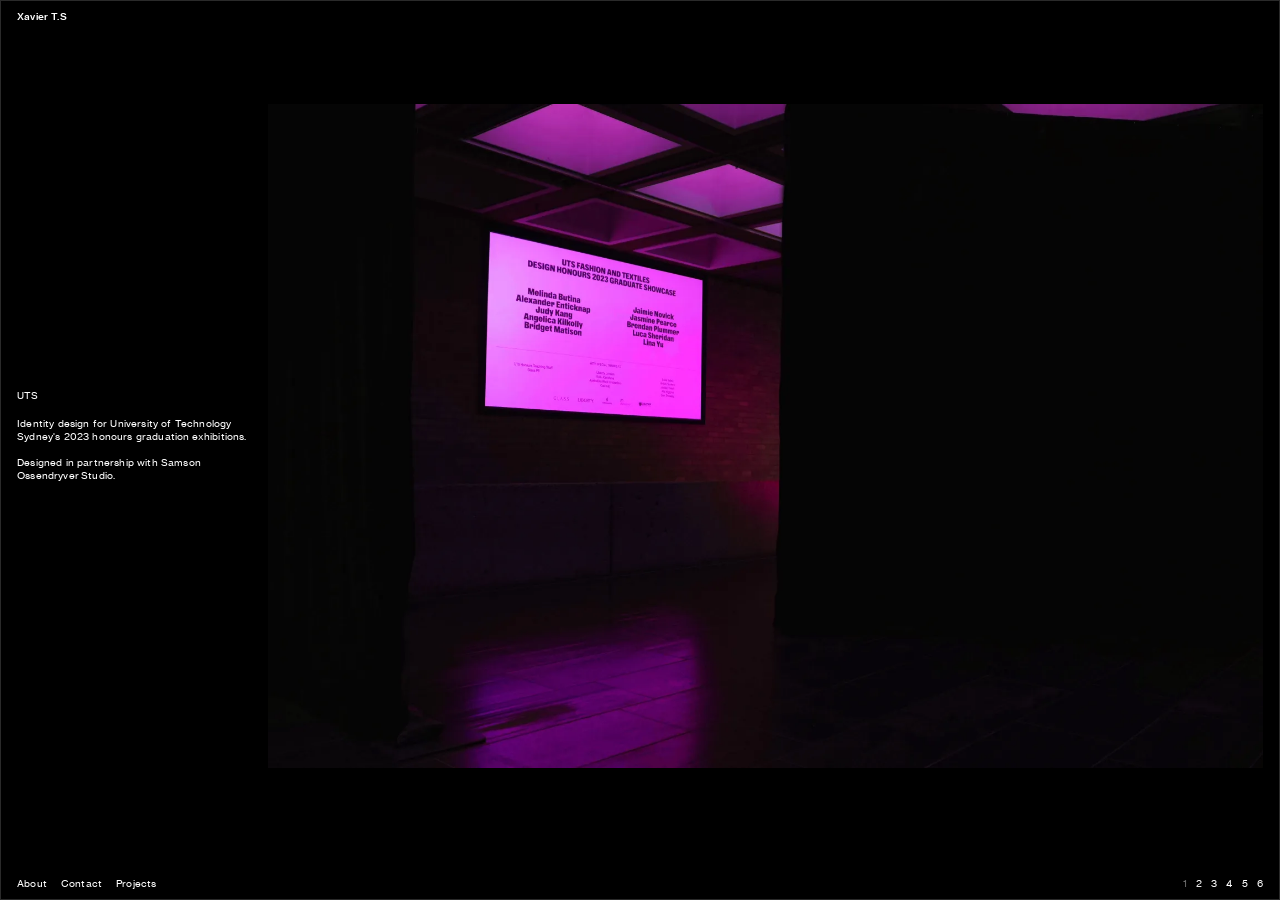
==== index.html @ cc635853 "Overlay panels: smooth crossfade + height tween when switching pages Co-Authored-By: Claude Opus 4.8" ====
<!DOCTYPE html>
<html lang="en">
<head>
  <meta charset="UTF-8">
  <meta name="viewport" content="width=device-width, initial-scale=1.0">
  <meta name="theme-color" content="#000000">
  <title>Xavier T.S</title>
  <link rel="stylesheet" href="style.css">
</head>
<body>
  <div class="viewport">

    <!-- Scrolling content: one .page per project, generated from PROJECTS by JS -->
    <div class="pages" id="pages"></div>

    <!-- Blur veil shown when a menu item is open -->
    <div class="backdrop" id="backdrop"></div>

    <!-- Centred panel shown when a menu item is open -->
    <div class="overlay-content" id="overlay-content">
      <div class="overlay-box">
        <div class="overlay-inner"></div>
        <nav class="overlay-menu">
          <a href="#about">About</a>
          <a href="#contact">Contact</a>
          <a href="#projects">Projects</a>
        </nav>
      </div>
    </div>

    <!-- Fixed chrome: persists across pages; text + numbers fade on page change -->
    <div class="chrome">
      <header class="brand">Xavier T.S</header>
      <section class="project-info" id="project-info">
        <p class="info-label"><!-- filled by JS --></p>
        <div class="info-body"><!-- filled by JS --></div>
      </section>
      <nav class="menu">
        <a href="#about">About</a>
        <a href="#contact">Contact</a>
        <a href="#projects">Projects</a>
      </nav>
      <div class="pagination" id="pagination"><!-- numbers filled by JS --></div>
    </div>

  </div>

  <script>
    (function () {
      const TRANSITION_MS = 1000;   // matches the CSS image-slide duration
      const FADE_MS = 1000;         // matches the CSS fade-IN duration
      const IMAGE_COUNT = 6;
      // two boxes per view (side-by-side on desktop, stacked on mobile)
      const perView = 2;
      const mqMobile = window.matchMedia('(max-width: 1000px)');

      // Minimal thin-line left/right arrow cursor in a given colour
      function arrowCursor(dir, color) {
        const d = dir === 'left' ? 'M15 5l-7 7 7 7' : 'M9 5l7 7-7 7';
        const svg =
          "<svg xmlns='http://www.w3.org/2000/svg' width='24' height='24' viewBox='0 0 24 24'>" +
          "<path d='" + d + "' fill='none' stroke='" + color + "' stroke-width='1' stroke-linecap='round' stroke-linejoin='round'/></svg>";
        return 'url("data:image/svg+xml,' + encodeURIComponent(svg) + '") 12 12, pointer';
      }
      const EDGE_PX = 60;   // px-wide strip at each edge of the frame that navigates

      // Sample an image's left/right edge luminance → contrasting arrow colour
      function edgeArrowColor(img, side) {
        try {
          if (!img || !img.complete || !img.naturalWidth) return 'black';
          const c = document.createElement('canvas');
          c.width = 4; c.height = 40;
          const ctx = c.getContext('2d');
          const sw = Math.max(1, Math.round(img.naturalWidth * 0.12));
          const sx = side === 'left' ? 0 : img.naturalWidth - sw;
          ctx.drawImage(img, sx, 0, sw, img.naturalHeight, 0, 0, 4, 40);
          const data = ctx.getImageData(0, 0, 4, 40).data;
          let sum = 0, n = 0;
          for (let i = 0; i < data.length; i += 4) { sum += 0.299*data[i] + 0.587*data[i+1] + 0.114*data[i+2]; n++; }
          return (sum / n) < 128 ? 'white' : 'black';
        } catch (e) { return 'black'; }
      }

      // Per-page text (shown in the fixed chrome; fades + swaps on page change)
      const PROJECTS = [
        {
          label: "UTS",
          body: [
            "Identity design for University of Technology Sydney's 2023 honours graduation exhibitions.",
            "Designed in partnership with Samson Ossendryver Studio."
          ],
          leadSingles: 1,   // 01 alone, then 02/03, 04/05, 06 alone (odd remainder)
          images: [
            "images/Project%201_UTS/UTS/01.webp",
            "images/Project%201_UTS/UTS/02.webp",
            "images/Project%201_UTS/UTS/03.webp",
            "images/Project%201_UTS/UTS/04.webp",
            "images/Project%201_UTS/UTS/05.webp",
            "images/Project%201_UTS/UTS/06.webp"
          ]
        },
        {
          label: "HIGH GROUND",
          body: [
            "Identity development for an alternative medicine telehealth clinic created by Aura theraputics.",
            "Designed in partnership with Samson Ossendryver Studio.",
            "Images used in this concept are not owned or produced by Aura theraputics."
          ],
          firstSingle: true,   // first slide is a single image, the rest are pairs
          images: [
            "images/Project%202_HIGH%20GROUND/01.webp",
            "images/Project%202_HIGH%20GROUND/02.webp",
            "images/Project%202_HIGH%20GROUND/03.webp",
            "images/Project%202_HIGH%20GROUND/4.webp",
            "images/Project%202_HIGH%20GROUND/5.webp",
            "images/Project%202_HIGH%20GROUND/6.webp",
            "images/Project%202_HIGH%20GROUND/7.webp"
          ]
        },
        {
          label: "ELFI",
          body: [
            "MVB development for Elfi which is an early-stage startup offering a digital-first supplier due diligence platform that helps businesses manage third-party risk and suppliers manage their compliance obligations across their customer network."
          ],
          firstSingle: true,
          images: [
            "images/Project%203_ELFI/01.webp",
            "images/Project%203_ELFI/2.webp",
            "images/Project%203_ELFI/3.webp"
          ]
        },
        {
          label: "DEN",
          body: [
            "Identity design and strategy for a Sydney based talent management agency primarily focusing on developing impactful sports and emerging cultural talent."
          ],
          allSingle: true,   // each image displays on its own
          images: [
            "images/Project%204_DEN/01.webp",
            "images/Project%204_DEN/02.webp",
            "images/Project%204_DEN/03.webp",
            "images/Project%204_DEN/04.webp",
            "images/Project%204_DEN/05.webp"
          ]
        },
        {
          label: "Proscenium",
          body: [
            "This project explores dance creation methods through interactive digital prompting tools with the aim to stimulate collaborative communication practices."
          ],
          firstSingle: true,
          images: [
            "images/Project%205_Proscenium/01.webp",
            "images/Project%205_Proscenium/02.webp",
            "images/Project%205_Proscenium/03.webp",
            "images/Project%205_Proscenium/04.webp",
            "images/Project%205_Proscenium/05.webp"
          ]
        },
        {
          label: "AFTRS",
          body: [
            "Promotional and educational work created while working as the design lead for AFTRS."
          ],
          leadSingles: 2,   // images 01 and 02 stand alone, the rest are pairs
          images: [
            "images/Project%206_AFTRS/01.webp",
            "images/Project%206_AFTRS/02.webp",
            "images/Project%206_AFTRS/03.webp",
            "images/Project%206_AFTRS/04.webp",
            "images/Project%206_AFTRS/05.webp",
            "images/Project%206_AFTRS/06.webp",
            "images/Project%206_AFTRS/07.webp",
            "images/Project%206_AFTRS/08.webp"
          ]
        },
        {
          label: "Seersucker",
          body: [
            "Word-mark, monogram and other assets designed for emerging Sydney fashion brand Seersucker.",
            "The brands focus is in delivering long-lasting womenswear using sustainable material."
          ],
          firstSingle: true,
          images: [
            "images/Project%207_Seersucker/01.webp",
            "images/Project%207_Seersucker/02.webp",
            "images/Project%207_Seersucker/03.webp",
            "images/Project%207_Seersucker/04.webp",
            "images/Project%207_Seersucker/05.webp"
          ]
        },
        {
          label: "ESF",
          body: [
            "Identity branding to support the communication of Emanuel Synagogues new community focused foundation."
          ],
          firstSingle: true,
          images: [
            "images/Project%208_ESF/01.webp",
            "images/Project%208_ESF/02.webp",
            "images/Project%208_ESF/03.webp"
          ]
        },
        {
          label: "Studio Pacific",
          body: [
            "This book showcases a collection of projects completed by Studio Pacific Architecture, their history and what the future might hold for the firm."
          ],
          firstSingle: true,
          images: [
            "images/Project%209_Studio%20Pacific/01.webp",
            "images/Project%209_Studio%20Pacific/02.webp",
            "images/Project%209_Studio%20Pacific/03.webp",
            "images/Project%209_Studio%20Pacific/04.webp",
            "images/Project%209_Studio%20Pacific/05.webp"
          ]
        }
      ];

      // Group image indices into views of `per` (e.g. pairs (0,1)(2,3)(4,5) or singles).
      // `leadSingles` images at the start are shown one-per-view, then the rest pair up.
      function buildViews(count, per, leadSingles) {
        const views = [];
        let i = 0;
        const singles = Math.min(leadSingles || 0, count);
        for (; i < singles; i++) views.push([i]);   // standalone leading images
        for (; i < count; i += per) {
          const view = [];
          for (let k = 0; k < per && i + k < count; k++) view.push(i + k);
          views.push(view);
        }
        return views;
      }

      // ---- Per-page gallery (track + overlay). Text + pagination are external. ----
      function initGallery(page, project, onChange) {
        const track    = page.querySelector('.track');
        const overlay  = page.querySelector('.grid-overlay');
        const images   = project.images || [];
        const count    = images.length || IMAGE_COUNT;   // fall back to placeholder boxes
        let views = [];
        let current = 0;
        let firstImage = 0;   // preserved across rebuilds so we stay on the same image
        let curL = arrowCursor('left', 'black');
        let curR = arrowCursor('right', 'black');
        let cursorZone = null;

        overlay.innerHTML = Array.from({ length: 20 }, () => '<span></span>').join('');

        function build() {
          const leadSingles = project.allSingle ? count
            : (project.leadSingles != null ? project.leadSingles : (project.firstSingle ? 1 : 0));
          views = buildViews(count, perView, leadSingles);
          track.innerHTML = views.map(view =>
            `<div class="slide${view.length === 1 ? ' single' : ''}">${view.map(i =>
              images.length
                ? `<figure class="panel"><img src="${images[i]}" alt="" loading="lazy"></figure>`
                : `<figure class="panel"></figure>`
            ).join('')}</div>`
          ).join('');
          current = views.findIndex(v => v.includes(firstImage));
          if (current < 0) current = 0;
          render();
        }
        function render() {
          track.style.transform = `translateX(${-current * 100}%)`;
          if (onChange) onChange();
        }
        // Pick a black/white arrow per visible image so it stays legible
        function updateCursorColors() {
          if (mqMobile.matches) return;
          const slide = track.children[current];
          if (!slide) return;
          const imgs = slide.querySelectorAll('img');
          if (imgs[0]) {
            const apply = () => { curL = arrowCursor('left', edgeArrowColor(imgs[0], 'left')); cursorZone = null; };
            imgs[0].complete ? apply() : imgs[0].addEventListener('load', apply, { once: true });
          }
          if (imgs[1]) {
            const apply = () => { curR = arrowCursor('right', edgeArrowColor(imgs[1], 'right')); cursorZone = null; };
            imgs[1].complete ? apply() : imgs[1].addEventListener('load', apply, { once: true });
          }
        }
        function go(viewIndex) {
          const n = views.length;
          current = Math.max(0, Math.min(n - 1, viewIndex));   // clamp at the ends (no wrap)
          firstImage = views[current][0];
          render();
        }
        // Jump back to the first set instantly (no animation) — used when revisiting a project
        function resetInstant() {
          current = 0;
          firstImage = 0;
          track.style.transition = 'none';
          track.style.transform = 'translateX(0%)';
          void track.offsetHeight;   // reflow so the next navigation animates again
          track.style.transition = '';
        }
        // Click left half (the left image) → previous set; right half → next set
        const gallery = page.querySelector('.gallery');
        // Which edge zone is the pointer in? ('L' left edge, 'R' right edge, 'M' middle)
        function edgeZone(e) {
          const rect = gallery.getBoundingClientRect();
          // whole left half → previous, whole right half → next
          return (e.clientX - rect.left) < rect.width / 2 ? 'L' : 'R';
        }
        let dragging = false, dragStartX = 0, dragBasePx = 0, dragMoved = 0;
        gallery.addEventListener('click', (e) => {
          if (mqMobile.matches) return;   // mobile uses native scroll, not click-nav
          if (Math.abs(dragMoved) > 5) return;   // this was a drag, not a click
          const z = edgeZone(e);
          if (z === 'L') go(current - 1);
          else if (z === 'R') go(current + 1);
          // middle: do nothing
        });
        // Arrow colour follows the actual pixel under the pointer (white over
        // dark/letterbox, black over light) so it stays visible on any background
        const _cv = document.createElement('canvas'); _cv.width = 1; _cv.height = 1;
        const _ctx = _cv.getContext('2d', { willReadFrequently: true });
        function colorUnderCursor(e, side) {
          const slide = track.children[current];
          if (!slide) return 'white';
          const imgs = slide.querySelectorAll('img');
          const img = side === 'L' ? imgs[0] : imgs[1];
          if (!img || !img.complete || !img.naturalWidth) return 'white';
          const pr = img.getBoundingClientRect();
          const nw = img.naturalWidth, nh = img.naturalHeight;
          const scale = Math.min(pr.width / nw, pr.height / nh);
          const rw = nw * scale, rh = nh * scale;
          const offX = (pr.width - rw) / 2, offY = (pr.height - rh) / 2;
          const cx = e.clientX - pr.left, cy = e.clientY - pr.top;
          if (cx < offX || cx > offX + rw || cy < offY || cy > offY + rh) return 'white';  // over the (black) letterbox
          try {
            _ctx.drawImage(img, (cx - offX) / scale, (cy - offY) / scale, 1, 1, 0, 0, 1, 1);
            const d = _ctx.getImageData(0, 0, 1, 1).data;
            return (0.299 * d[0] + 0.587 * d[1] + 0.114 * d[2]) < 128 ? 'white' : 'black';
          } catch (_) { return 'white'; }
        }
        // Hover: arrow cursor only at the edges; default cursor in the middle
        gallery.addEventListener('mousemove', (e) => {
          if (mqMobile.matches || dragging) return;
          const z = edgeZone(e);
          if (z === 'M') {
            if (cursorZone !== 'M') { gallery.style.cursor = 'default'; cursorZone = 'M'; }
            return;
          }
          const color = colorUnderCursor(e, z);
          const key = z + color;
          if (key !== cursorZone) {
            gallery.style.cursor = arrowCursor(z === 'L' ? 'left' : 'right', color);
            cursorZone = key;
          }
        });
        // Drag/slide the boxes horizontally (window listeners so the drag
        // keeps working even if the pointer leaves the gallery)
        function onDragMove(e) {
          if (!dragging) return;
          dragMoved = e.clientX - dragStartX;
          // clamp so you can't drag past the first/last set
          const minPx = -(views.length - 1) * gallery.clientWidth;
          const px = Math.max(minPx, Math.min(0, dragBasePx + dragMoved));
          track.style.transform = `translateX(${px}px)`;
        }
        function onDragEnd() {
          if (!dragging) return;
          dragging = false;
          track.classList.remove('dragging');
          cursorZone = null;   // re-apply the hover cursor on the next move
          window.removeEventListener('pointermove', onDragMove);
          window.removeEventListener('pointerup', onDragEnd);
          window.removeEventListener('pointercancel', onDragEnd);
          const threshold = gallery.clientWidth * 0.12;
          if (dragMoved < -threshold) go(current + 1);
          else if (dragMoved > threshold) go(current - 1);
          else render();       // not far enough: snap back
        }
        gallery.addEventListener('pointerdown', (e) => {
          if (mqMobile.matches || e.button !== 0) return;
          dragging = true;
          dragStartX = e.clientX;
          dragMoved = 0;
          dragBasePx = -current * gallery.clientWidth;
          track.classList.add('dragging');
          window.addEventListener('pointermove', onDragMove);
          window.addEventListener('pointerup', onDragEnd);
          window.addEventListener('pointercancel', onDragEnd);
        });
        gallery.addEventListener('dragstart', (e) => e.preventDefault());  // no native image drag
        build();

        return {
          go,
          next: () => go(current + 1),
          prev: () => go(current - 1),
          get current() { return current; },
          get views() { return views; },
          get imageCount() { return count; },
          rebuild: build,
          resetInstant,
          toggleOverlay: () => overlay.classList.toggle('visible')
        };
      }

      // Generate one .page per project from the data
      const pagesWrap = document.getElementById('pages');
      pagesWrap.innerHTML = PROJECTS.map((p, i) =>
        '<section class="page" data-project="' + (i + 1) + '">' +
          '<section class="gallery" aria-label="Project images — click to advance">' +
            '<div class="track"></div>' +
          '</section>' +
          '<div class="grid-overlay" aria-hidden="true"></div>' +
        '</section>'
      ).join('');
      const pageEls = Array.from(pagesWrap.querySelectorAll('.page'));
      let galleries = [];
      let section = 0;
      let animating = false;

      // ---- Shared, fixed project text ----
      const projectInfo = document.getElementById('project-info');
      const infoLabel = projectInfo.querySelector('.info-label');
      const infoBody  = projectInfo.querySelector('.info-body');
      const viewport  = document.querySelector('.viewport');
      // Mobile: tap the project title to open the panel with that project's text
      infoLabel.addEventListener('click', () => {
        if (!mqMobile.matches) return;   // mobile only
        const p = PROJECTS[section];
        if (activeOverlay === p.label) { closeMenuOverlay(); return; }   // toggle
        openMenuOverlay(p.label, p.body);
      });
      // Typesetting: bind the last two words so a single word can never be
      // stranded on its own line (no orphans/widows in the left text).
      function noWidows(s) { return s.replace(/\s+(\S+)\s*$/, ' $1'); }
      function renderProjectInfo() {
        const p = PROJECTS[section];
        infoLabel.textContent = p.label;
        infoBody.innerHTML = p.body.map(x => `<p>${noWidows(x)}</p>`).join('');
        viewport.classList.remove('expanded');   // reset to collapsed on page change
      }

      // ---- Shared, fixed pagination (rebuilt per project, reflects the current page) ----
      const pagination = document.getElementById('pagination');
      function buildPagination(count) {
        pagination.innerHTML = Array.from({ length: count }, (_, i) =>
          `<button class="page-num" data-img="${i}" aria-label="Image ${i + 1}">${i + 1}</button>`
        ).join('');
      }

      function renderPagination() {
        const g = galleries[section];
        if (!g) return;
        const visible = g.views[g.current];
        pagination.querySelectorAll('.page-num').forEach((b, i) => b.classList.toggle('active', visible.includes(i)));
      }

      pagination.addEventListener('click', (e) => {
        const btn = e.target.closest('.page-num');
        if (!btn) return;
        const img = Number(btn.dataset.img);
        const g = galleries[section];
        const vi = g.views.findIndex(v => v.includes(img));
        if (vi !== -1) g.go(vi);
      });

      galleries = pageEls.map((p, i) => initGallery(p, PROJECTS[i], renderPagination));
      buildPagination(galleries[section].imageCount);
      renderPagination();
      renderProjectInfo();

      // ---- Vertical section scroller ----
      function goSection(target) {
        target = Math.max(0, Math.min(pageEls.length - 1, target));
        if (target === section || animating) return;
        section = target;
        animating = true;
        galleries[section].resetInstant();   // each project reopens at its first set

        // text + numbers fade out immediately; swap content while hidden, then
        // fade back in ONLY after the image slide has fully completed
        pagination.classList.add('fade');
        projectInfo.classList.add('fade');
        pagesWrap.style.transform = `translateY(${-section * 100}vh)`;
        setTimeout(() => {
          buildPagination(galleries[section].imageCount);
          renderPagination();
          renderProjectInfo();
          pagination.classList.remove('fade');
          projectInfo.classList.remove('fade');
        }, TRANSITION_MS);
        // keep locked through the fade-in so a quick scroll can't interrupt it
        setTimeout(() => { animating = false; }, TRANSITION_MS + FADE_MS);
      }

      // Clicking the brand returns to the first project
      document.querySelector('.chrome .brand').addEventListener('click', () => {
        if (document.getElementById('backdrop').classList.contains('open')) { closeMenuOverlay(); return; }
        if (mqMobile.matches) window.scrollTo({ top: 0, behavior: 'smooth' });
        else goSection(0);
      });

      // Desktop: clicking a menu item blurs the content frames, hides the left
      // text + numbers, and fades centred text in (greying the active item)
      const backdrop = document.getElementById('backdrop');
      const overlayContent = document.getElementById('overlay-content');
      const overlayInner = overlayContent.querySelector('.overlay-inner');
      const overlayBox = overlayContent.querySelector('.overlay-box');
      const chromeLinks = Array.from(document.querySelectorAll('.chrome .menu a'));
      const overlayLinks = Array.from(document.querySelectorAll('.overlay-menu a'));
      let activeOverlay = null;
      const OVERLAY = {
        About: [
          "Xavier T.S is a visual communication designer based in Sydney, Australia, working across branding, editorial and digital design.",
          "Experience",
          "Freelance<br>2025 – present (Sydney, AU)",
          "Australian Film Television and Radio School<br>Designer<br>2020 – 2024 (Sydney, AU)",
          "Strategy Creative<br>Design Intern<br>2019 (Sydney, AU)",
          "Sparks Interactive<br>Copywriter & Photographer<br>2019 (Auckland, NZ)",
          "Education",
          "Massey University<br>Bachelor of Design with Honours, Visual Communication (Wellington, NZ)",
          "Currently available for freelance projects and collaborations."
        ],
        Contact: [
          '<a class="overlay-link" href="mailto:xavierxts@gmail.com">xavierxts@gmail.com<svg class="diag-arrow" viewBox="0 0 10 10" fill="none" xmlns="http://www.w3.org/2000/svg"><path d="M3 7L7 3M4 3H7V6" stroke="currentColor" stroke-width="1" stroke-linecap="round" stroke-linejoin="round"/></svg></a><br>+61 449610056'
        ],
        Projects: [
          "Selected work, 2019–2024."
        ]
      };
      // Lock scrolling while a panel is open WITHOUT moving the page (iOS-safe):
      // block touch-scroll with a non-passive touchmove handler so the scroll
      // position simply stays where it is — nothing to save or restore.
      let touchBlocker = null;
      function lockScroll() {
        if (touchBlocker) return;   // already locked
        touchBlocker = (e) => { e.preventDefault(); };
        document.addEventListener('touchmove', touchBlocker, { passive: false });
      }
      function unlockScroll() {
        if (!touchBlocker) return;
        document.removeEventListener('touchmove', touchBlocker, { passive: false });
        touchBlocker = null;
      }
      function buildOverlayHTML(name, paragraphs) {
        if (name === 'Projects' && !paragraphs) {
          // clickable index of every project, top → bottom
          return PROJECTS.map((p, i) => `<p class="overlay-project" data-i="${i}">${p.label}</p>`).join('');
        }
        const content = paragraphs || OVERLAY[name] || [];
        return content.map((t) =>
          (t === 'Experience' || t === 'Education')
            ? '<p class="overlay-heading">' + t + '</p>'
            : '<p>' + t + '</p>'
        ).join('');
      }
      function setActiveLink(name) {
        overlayLinks.forEach((a) => a.classList.toggle('active', a.textContent.trim() === name));
      }
      let panelTimers = [];
      const clearPanelTimers = () => { panelTimers.forEach(clearTimeout); panelTimers = []; };
      function openMenuOverlay(name, paragraphs) {
        const html = buildOverlayHTML(name, paragraphs);
        if (backdrop.classList.contains('open')) {   // already open → smooth crossfade
          crossfadePanel(html, name);
          return;
        }
        // first open: reset any transient styles, then fade the whole panel in
        clearPanelTimers();
        overlayBox.classList.remove('tweening');
        overlayBox.style.height = '';
        overlayInner.style.opacity = '';
        overlayInner.innerHTML = html;
        setActiveLink(name);
        activeOverlay = name;
        viewport.classList.add('menu-overlay');
        backdrop.classList.add('open');
        overlayContent.classList.add('open');
        lockScroll();
      }
      // Switch panels: fade content out, swap, tween the box height, fade in
      function crossfadePanel(html, name) {
        clearPanelTimers();
        const startH = overlayBox.getBoundingClientRect().height;
        overlayBox.classList.add('tweening');
        overlayBox.style.height = startH + 'px';   // pin current height
        overlayInner.style.opacity = '0';          // fade current content out
        activeOverlay = name;
        panelTimers.push(setTimeout(() => {
          overlayInner.innerHTML = html;           // swap while invisible
          setActiveLink(name);
          overlayBox.style.height = 'auto';        // measure new natural height
          const endH = overlayBox.getBoundingClientRect().height;
          overlayBox.style.height = startH + 'px';
          void overlayBox.offsetHeight;            // commit baseline, then tween
          overlayBox.style.height = endH + 'px';
          overlayInner.style.opacity = '1';        // fade new content in
          panelTimers.push(setTimeout(() => {
            overlayBox.style.height = '';
            overlayBox.classList.remove('tweening');
          }, 420));
        }, 200));
      }
      // Jump to where a project begins, then close the panel
      function goToProject(i) {
        closeMenuOverlay();
        if (!mqMobile.matches) { goSection(i); return; }
        const el = pageEls[i];
        const align = () => {
          const top = el.getBoundingClientRect().top + window.scrollY - 28;   // clear fixed header
          window.scrollTo(0, Math.max(0, top));
        };
        align();
        // lazy images above finish loading and shift layout, so re-align briefly
        // until it settles (or until the user starts scrolling themselves)
        let ticks = 0;
        const timer = setInterval(() => { align(); if (++ticks >= 24) clearInterval(timer); }, 50);
        const stop = () => { clearInterval(timer); window.removeEventListener('touchstart', stop); };
        window.addEventListener('touchstart', stop, { passive: true });
      }
      overlayInner.addEventListener('click', (e) => {
        const item = e.target.closest('.overlay-project');
        if (item) goToProject(Number(item.dataset.i));
      });
      function closeMenuOverlay() {
        clearPanelTimers();
        viewport.classList.remove('menu-overlay');
        backdrop.classList.remove('open');
        overlayContent.classList.remove('open');
        overlayLinks.forEach((a) => a.classList.remove('active'));
        activeOverlay = null;
        unlockScroll();
      }
      function onMenuClick(a, e) {
        e.preventDefault();
        const name = a.textContent.trim();
        if (activeOverlay === name) return;   // already showing — stay open
        openMenuOverlay(name);
      }
      chromeLinks.forEach((a) => a.addEventListener('click', (e) => onMenuClick(a, e)));
      overlayLinks.forEach((a) => a.addEventListener('click', (e) => onMenuClick(a, e)));
      const overlayOpen = () => backdrop.classList.contains('open');
      backdrop.addEventListener('click', closeMenuOverlay);
      window.addEventListener('keydown', (e) => {
        if (e.key === 'Escape') closeMenuOverlay();
      });

      // Wheel / trackpad (desktop only; mobile scrolls natively):
      // horizontal swipe → image sets on the current project, vertical → projects
      let hSwiped = false, hSwipeTimer = null;
      window.addEventListener('wheel', (e) => {
        if (mqMobile.matches) return;
        e.preventDefault();
        if (overlayOpen()) return;   // locked while a menu overlay is open
        if (Math.abs(e.deltaX) > Math.abs(e.deltaY)) {
          if (Math.abs(e.deltaX) < 8) return;
          clearTimeout(hSwipeTimer);
          hSwipeTimer = setTimeout(() => { hSwiped = false; }, 180);  // one nav per gesture
          if (!hSwiped) {
            hSwiped = true;
            if (e.deltaX > 0) galleries[section].next();
            else galleries[section].prev();
          }
        } else {
          if (animating || Math.abs(e.deltaY) < 8) return;
          goSection(section + (e.deltaY > 0 ? 1 : -1));
        }
      }, { passive: false });

      // Keys: ←/→ navigate images on the current page; ↑/↓ change page; G toggles grid
      window.addEventListener('keydown', (e) => {
        if (overlayOpen()) return;   // navigation locked while a menu overlay is open
        const k = e.key;
        if (k === 'ArrowRight') galleries[section].next();
        else if (k === 'ArrowLeft') galleries[section].prev();
        else if (k === 'ArrowDown' || k === 'PageDown') { e.preventDefault(); goSection(section + 1); }
        else if (k === 'ArrowUp'   || k === 'PageUp')   { e.preventDefault(); goSection(section - 1); }
        else if (k.toLowerCase() === 'g') galleries.forEach(g => g.toggleOverlay());
      });

      // Touch swipe (desktop-paged model only). On mobile we use native scroll.
      const SWIPE_MIN = 40;
      let touchX = null, touchY = null;
      window.addEventListener('touchstart', (e) => {
        if (mqMobile.matches) return;   // let native scroll handle mobile
        touchX = e.touches[0].clientX;
        touchY = e.touches[0].clientY;
      }, { passive: true });
      window.addEventListener('touchend', (e) => {
        if (touchX === null) return;
        const dx = touchX - e.changedTouches[0].clientX;
        const dy = touchY - e.changedTouches[0].clientY;
        if (Math.abs(dx) > Math.abs(dy)) {
          // horizontal swipe → images on the current page
          if (Math.abs(dx) > SWIPE_MIN) {
            if (dx > 0) galleries[section].next();   // swipe left → next set
            else        galleries[section].prev();   // swipe right → previous set
          }
        } else if (Math.abs(dy) > SWIPE_MIN) {
          // vertical swipe → change page
          goSection(section + (dy > 0 ? 1 : -1));
        }
        touchX = touchY = null;
      }, { passive: true });

      // ---- Mobile: continuous scroll updates the project title (scroll-spy) ----
      let scrollSpy = null;
      function setupScrollSpy() {
        if (scrollSpy) { scrollSpy.disconnect(); scrollSpy = null; }
        if (!mqMobile.matches) return;
        const ratios = new Map();
        scrollSpy = new IntersectionObserver((entries) => {
          entries.forEach(e => ratios.set(e.target, e.intersectionRatio));
          let best = section, bestRatio = -1;
          pageEls.forEach((p, i) => {
            const r = ratios.get(p) || 0;
            if (r > bestRatio) { bestRatio = r; best = i; }
          });
          if (best !== section) { section = best; renderProjectInfo(); }
        }, { root: null, threshold: [0, 0.25, 0.5, 0.75, 1] });
        pageEls.forEach(p => scrollSpy.observe(p));
      }
      mqMobile.addEventListener('change', () => {
        const keep = section;   // stay on the same project across the breakpoint
        if (mqMobile.matches) {
          // desktop → mobile: native-scroll to the project we were viewing
          requestAnimationFrame(() => { goToProject(keep); setupScrollSpy(); });
        } else {
          // mobile → desktop: page straight to the project that was in view
          setupScrollSpy();   // disconnects the mobile observer
          pagesWrap.style.transform = `translateY(${-keep * 100}vh)`;
          window.scrollTo(0, 0);
          renderProjectInfo();
        }
      });
      setupScrollSpy();
    })();
  </script>
</body>
</html>
---- style.css ----
/* ===== Font: Neue Haas Grotesk Text Pro ===== */
@font-face {
  font-family: 'Neue Haas Grotesk Text Pro';
  src: url('NHaasGroteskTXPro-55Rg.ttf') format('truetype');
  font-weight: 400;
  font-style: normal;
  font-display: swap;
}
@font-face {
  font-family: 'Neue Haas Grotesk Text Pro';
  src: url('NHaasGroteskTXPro-65Md.ttf') format('truetype');
  font-weight: 500;
  font-style: normal;
  font-display: swap;
}
@font-face {
  font-family: 'Neue Haas Grotesk Text Pro';
  src: url('NHaasGroteskTXPro-75Bd.ttf') format('truetype');
  font-weight: 700;
  font-style: normal;
  font-display: swap;
}

/* ===== Reset & Base ===== */
*, *::before, *::after {
  margin: 0;
  padding: 0;
  box-sizing: border-box;
}

:root {
  --bg: #000000;
  --text: #ffffff;
  --muted: #6b6b6b;
  --line: #2a2a2a;
  --placeholder: #806b6e;   /* mauve from reference */

  /* ===== Grid system (1440 reference, fluid) ===== */
  --margin: 16px;           /* horizontal frame margin (tight, like the reference) */
  --margin-y: 10px;         /* vertical frame margin — tighter top/bottom */
  --gutter: 8px;            /* gutter between the 20 columns */
  --columns: 20;
  --baseline: 4px;          /* vertical rhythm unit */
  --row-gap: 16px;          /* space between content + footer rows */
  --footer-h: 14px;         /* reserved height of the footer row (one text line) */
  /* width of a single fluid column (accounts for border, margins, 19 gutters) */
  --col: calc((100vw - 2px - (2 * var(--margin)) - (19 * var(--gutter))) / var(--columns));
  --font: 'Neue Haas Grotesk Text Pro', -apple-system, BlinkMacSystemFont, "Segoe UI", Helvetica, Arial, sans-serif;
}

html, body {
  height: 100%;
}

html {
  font-size: 12px;   /* base — body scales to 0.85em of this (10.2px) */
}

/* ===== Global text styling (applies to all text via inheritance) ===== */
body {
  font-family: var(--font);
  background-color: var(--bg);
  color: var(--text);
  font-size: 0.85em;
  line-height: 1.22;
  letter-spacing: .17px;
  font-feature-settings: "liga", "kern";
  text-rendering: optimizeLegibility;
  -webkit-font-smoothing: antialiased;
  -moz-osx-font-smoothing: grayscale;
}

a {
  color: inherit;
  text-decoration: none;
  transition: opacity 0.2s ease;
}
a:hover { opacity: 0.5; }

/* ===== Vertical page scroller ===== */
.viewport {
  position: relative;
  height: 100vh;
  overflow: hidden;
  border: 1px solid var(--line);   /* fixed outer frame */
}
.pages {
  will-change: transform;
  /* same easing/duration as the gallery slide, for a consistent feel */
  transition: transform 1s cubic-bezier(0.65, 0, 0.35, 1);
}

/* Blur veil over the content frames when a menu item is open (desktop only) */
.backdrop {
  position: fixed;
  inset: 0;
  z-index: 5;                       /* above the content, below the chrome */
  background: rgba(245, 245, 245, 0.10);   /* slight grey/white hue */
  -webkit-backdrop-filter: blur(10px);
  backdrop-filter: blur(10px);
  opacity: 0;
  pointer-events: none;
  transition: opacity 0.4s ease;
}
.backdrop.open {
  opacity: 1;
  pointer-events: auto;
}

/* Centred, slightly transparent dark grey panel shown when a menu item is open */
.overlay-content {
  position: fixed;
  inset: 0;
  z-index: 6;                       /* above the veil, below the chrome */
  display: flex;
  align-items: flex-start;          /* top-anchored so the box grows downward only */
  justify-content: center;
  padding-top: calc((100vh - 35vh) / 2);   /* min-size box still sits centred */
  opacity: 0;
  pointer-events: none;
  transition: opacity 0.4s ease;    /* regular fade */
}
.overlay-content.open { opacity: 1; }
.overlay-box {
  width: 255px;
  max-width: calc(100vw - 2 * var(--margin));
  min-height: 35vh;                    /* at least this tall; grows downward to fit */
  max-height: calc(100vh - ((100vh - 35vh) / 2) - var(--margin-y));   /* stop at viewport bottom */
  background: rgba(42, 42, 42, 0.8);   /* dark grey, slightly transparent */
  border-radius: 8px;                  /* rounded corners */
  padding: var(--margin-y) var(--margin);   /* tight margins around the text */
  display: flex;
  flex-direction: column;
  pointer-events: auto;                /* clicks inside the box do NOT close */
  transition: height 0.4s cubic-bezier(0.22, 1, 0.36, 1);   /* smooth expand/contract */
}
.overlay-inner {
  flex: 1 1 auto;                      /* fills the box; text sits at the top */
  min-height: 0;
  overflow-y: auto;                    /* scroll if content exceeds the box */
  text-align: left;
  transition: opacity 0.2s ease;       /* content fades on panel switch */
}
/* while the box is tweening height, hide overflow so no scrollbar flashes */
.overlay-box.tweening .overlay-inner { overflow: hidden; }
.overlay-inner p + p { margin-top: 16px; margin-top: 1lh; }   /* one blank line between sections */
/* inline links inside a panel (e.g. the Contact email) */
.overlay-link { color: inherit; text-decoration: none; transition: color 0.2s ease; }
.overlay-link:hover { color: var(--muted); }
.diag-arrow {
  width: 0.72em;
  height: 0.72em;
  margin-left: 3px;
  vertical-align: -0.02em;   /* sit on the text baseline */
}
/* section labels inside the About panel */
.overlay-inner p.overlay-heading { color: var(--muted); margin-top: 16px; margin-top: 1lh; }
/* the first entry sits directly under its heading (no gap) */
.overlay-inner p.overlay-heading + p { margin-top: 0; }
/* clickable project index (Projects panel) — tighter list spacing */
.overlay-project { cursor: pointer; transition: color 0.2s ease; }
.overlay-project:hover { color: var(--muted); }
.overlay-inner .overlay-project + .overlay-project { margin-top: 0; }
.overlay-menu {
  display: flex;
  justify-content: space-between;      /* About left, Contact centre, Projects right */
  flex: 0 0 auto;
  margin-top: 16px;                    /* gap above the menu row */
}
.overlay-menu a { color: var(--text); text-decoration: none; transition: color 0.25s ease; }
.overlay-menu a.active { color: var(--muted); }
/* Chrome menu is hidden while the panel (with its own menu) is open */
.menu-overlay .chrome .menu { opacity: 0; pointer-events: none; }

/* While a menu item is open: hide the left text + the numbers, grey the active item */
.menu-overlay .chrome .project-info { opacity: 0; pointer-events: none; }
.menu-overlay .chrome .pagination  { opacity: 0; pointer-events: none; }
.menu a.active { color: var(--muted); }

/* ===== Fixed chrome: brand + menu + pagination persist across pages ===== */
.chrome {
  position: absolute;
  inset: 0;
  padding: var(--margin-y) var(--margin);
  display: grid;
  grid-template-columns: repeat(var(--columns), minmax(0, 1fr));
  grid-template-rows: minmax(0, 1fr) var(--footer-h);
  column-gap: var(--gutter);
  row-gap: var(--row-gap);
  pointer-events: none;            /* let gallery clicks pass through */
  z-index: 10;
}
.chrome .menu,
.chrome .pagination,
.chrome a { pointer-events: auto; }

/* ===== Page frame =====
   2-column, 2-row grid:
   [ sidebar | gallery ]   (1fr — main content)
   [ menu    | pages   ]   (auto — footer row)
*/
.page {
  position: relative;
  height: 100vh;
  display: grid;
  grid-template-columns: repeat(var(--columns), minmax(0, 1fr));
  grid-template-rows: minmax(0, 1fr) var(--footer-h);
  column-gap: var(--gutter);
  row-gap: var(--row-gap);
  padding: var(--margin-y) var(--margin);
  overflow: hidden;
}

/* ===== Sidebar ===== */
.sidebar {
  grid-column: 1 / span 4;
  grid-row: 1;
  display: flex;
  flex-direction: column;
  min-width: 0;
}

.brand {
  grid-column: 1 / span 4;
  grid-row: 1;
  align-self: start;
  font-weight: 500;
  cursor: pointer;
  pointer-events: auto;   /* clickable (chrome is pointer-events:none) */
}

/* In the fixed chrome: centered vertically in the left column, fades on page change */
.project-info {
  grid-column: 1 / span 4;
  grid-row: 1;
  margin-top: auto;
  margin-bottom: auto;
  /* line length capped to 4 columns (full sidebar width) */
  max-width: calc((4 * var(--col)) + (3 * var(--gutter)));
  text-wrap: pretty;   /* avoid orphans/widows in the left text */
  transition: opacity 1s cubic-bezier(0.16, 1, 0.3, 1);   /* fade-IN: slow, very gentle settle */
}
.project-info.fade {
  opacity: 0;
  transition: opacity 0.45s ease;   /* fade-OUT: quicker */
}
/* Beyond 1300px the line length stops scaling — frozen at its 1300px value */
@media (min-width: 1300px) {
  .project-info {
    max-width: calc(4 * ((1300px - 2px - (2 * var(--margin)) - (19 * var(--gutter))) / 20) + (3 * var(--gutter)));
  }
}

.info-label {
  margin-bottom: 16px;
}

.info-body p {
  color: var(--text);
}
.info-body p + p {
  margin-top: 14px;
}

/* ===== Gallery ===== */
.gallery {
  grid-column: 5 / -1;
  grid-row: 1;
  position: relative;
  overflow: hidden;
  cursor: pointer;
  user-select: none;
  -webkit-user-select: none;
  /* Allow the grid item to shrink below its (700%-wide) content size */
  min-width: 0;
  min-height: 0;
}

.track {
  display: flex;
  height: 100%;
  will-change: transform;
  transition: transform 0.55s cubic-bezier(0.16, 1, 0.3, 1);
}
.track.dragging { transition: none; }   /* follow the pointer 1:1 while dragging */

.slide {
  flex: 0 0 100%;
  height: 100%;
  display: grid;
  grid-template-columns: 1fr 1fr;
  gap: var(--gutter);
}

.panel {
  height: 100%;
  background-color: var(--placeholder);
  overflow: hidden;
}
.panel:has(img) {
  background: none;    /* contained image sits on the page, no colour fill */
}
.panel img {
  display: block;
  width: 100%;
  height: 100%;
  object-fit: contain;   /* fit the whole image inside the box (no cropping) */
  pointer-events: none;        /* events go to the gallery, not the image */
  -webkit-user-drag: none;     /* no native image drag */
}
/* The two images hug the centre gutter so every pair sits at the same gap */
.slide > .panel:first-child img { object-position: right center; }
.slide > .panel:last-child  img { object-position: left center; }
/* A standalone single image fills the width and stays centred */
.slide.single { grid-template-columns: 1fr; }
.slide.single .panel img { object-position: center; }

/* ===== Footer row ===== */
.menu {
  grid-column: 1 / span 4;
  grid-row: 2;
  display: flex;
  gap: 14px;
  align-items: flex-end;
}

.pagination {
  grid-column: 5 / -1;
  grid-row: 2;
  display: flex;
  gap: 9px;
  align-items: flex-end;
  justify-content: flex-end;   /* numbers sit on the right margin */
  transition: opacity 1s cubic-bezier(0.16, 1, 0.3, 1);   /* fade-IN: slow, very gentle settle */
}
.pagination.fade {
  opacity: 0;
  transition: opacity 0.45s ease;   /* fade-OUT: quicker */
}

.page-num {
  /* buttons don't inherit font properties by default — force the global treatment */
  font: inherit;
  letter-spacing: inherit;
  font-feature-settings: inherit;
  text-rendering: inherit;
  color: var(--text);          /* default = black */
  background: none;
  border: none;
  padding: 0;
  cursor: pointer;
  transition: color 0.2s ease;
}
.page-num:hover { color: var(--muted); }
.page-num.active { color: var(--muted); }   /* currently displayed pair = light grey */

/* ===== Grid overlay (toggle with "G") ===== */
.grid-overlay {
  position: absolute;
  inset: 0;
  padding: var(--margin);
  display: grid;
  grid-template-columns: repeat(var(--columns), minmax(0, 1fr));
  column-gap: var(--gutter);
  pointer-events: none;
  z-index: 1000;
  opacity: 0;
  transition: opacity 0.15s ease;
}
.grid-overlay.visible { opacity: 1; }
.grid-overlay span {
  background: rgba(255, 0, 80, 0.12);
}

/* ===== Responsive ===== */
@media (max-width: 1000px) {
  /* ===== Mobile: one continuous native scroll through every image =====
     The document itself scrolls (not a nested container) so the iOS
     "tap status bar → scroll to top" gesture works. */
  html, body { height: auto; }
  .viewport {
    overflow: visible;
    height: auto;
    border: none;
  }
  .pages {
    transform: none !important;   /* no paged animation */
    transition: none;
    display: block;
    height: auto;
    padding: 28px var(--margin) 28px;   /* sit tight under header / above footer */
  }
  .page {
    display: block;
    height: auto;
    padding: 0;
  }
  .page + .page { margin-top: var(--gutter); }   /* same gap as between the boxes */

  /* Galleries become a simple vertical list of full-width images */
  .gallery {
    position: static;
    height: auto;
    overflow: visible;
    cursor: default;
  }
  .track {
    display: flex;
    flex-direction: column;
    height: auto;
    gap: var(--gutter);
    transform: none !important;   /* no horizontal slide on mobile */
    transition: none;
  }
  .slide {
    flex: 0 0 auto;          /* not a full-width slide on mobile */
    display: flex;
    flex-direction: column;
    height: auto;
    gap: var(--gutter);
  }
  .panel {
    height: auto;
    min-height: 0;
  }
  .panel img {
    width: 100%;
    height: auto;            /* natural aspect ratio, no cropping */
  }
  .panel:not(:has(img)) {    /* keep placeholder boxes visible */
    aspect-ratio: 3 / 4;
  }

  /* ===== Fixed chrome: brand + scroll-spy title (top), menu (bottom) ===== */
  .chrome { position: fixed; display: block; }   /* not a grid on mobile */
  .chrome::before,
  .chrome::after {           /* white masks so images don't show behind text */
    content: '';
    position: absolute;
    left: 0;
    right: 0;
    background: var(--bg);
    z-index: 0;
  }
  .chrome::before { top: 0;    height: 28px; }
  .chrome::after  { bottom: 0; height: 28px; }

  .brand {
    position: absolute;
    top: var(--margin-y);
    left: var(--margin);
    z-index: 1;
  }
  .project-info {
    position: absolute;
    top: var(--margin-y);          /* inline with the brand */
    left: var(--margin);
    right: var(--margin);
    margin: 0;
    max-width: none;
    text-align: right;             /* title sits at the right edge */
    z-index: 1;   /* inherits the global 0.85em so it matches the brand/menu */
    pointer-events: none;          /* don't block taps over the brand on the left */
  }
  /* tappable title (inline-block → only the text area is clickable) */
  .info-label {
    margin-bottom: 0;
    display: inline-block;
    pointer-events: auto;
    cursor: pointer;
  }
  .info-body  { display: none; }   /* title only in the fixed header */
  /* keep the project title visible (and tappable) while the panel is open */
  .menu-overlay .chrome .project-info { opacity: 1; pointer-events: none; }
  .menu-overlay .chrome .info-label { pointer-events: auto; }

  .menu {
    position: absolute;
    bottom: var(--margin-y);
    left: var(--margin);
    right: var(--margin);
    display: grid;
    grid-template-columns: 1fr auto 1fr;   /* About | Contact | Projects */
    z-index: 1;
  }
  .menu a:nth-child(1) { justify-self: start; }
  .menu a:nth-child(2) { justify-self: center; }
  .menu a:nth-child(3) { justify-self: end; }
  .pagination { display: none; }   /* no numbers on mobile */
  .grid-overlay { display: none; }

  /* Menu overlay works on mobile too; panel fills the column width */
  .overlay-box {
    width: calc(100vw - 2 * var(--margin));
    min-height: 35vh;
  }
  /* sit the panel a quarter higher on mobile */
  .overlay-content { padding-top: calc((100vh - 35vh) / 2 * 0.75); }
}
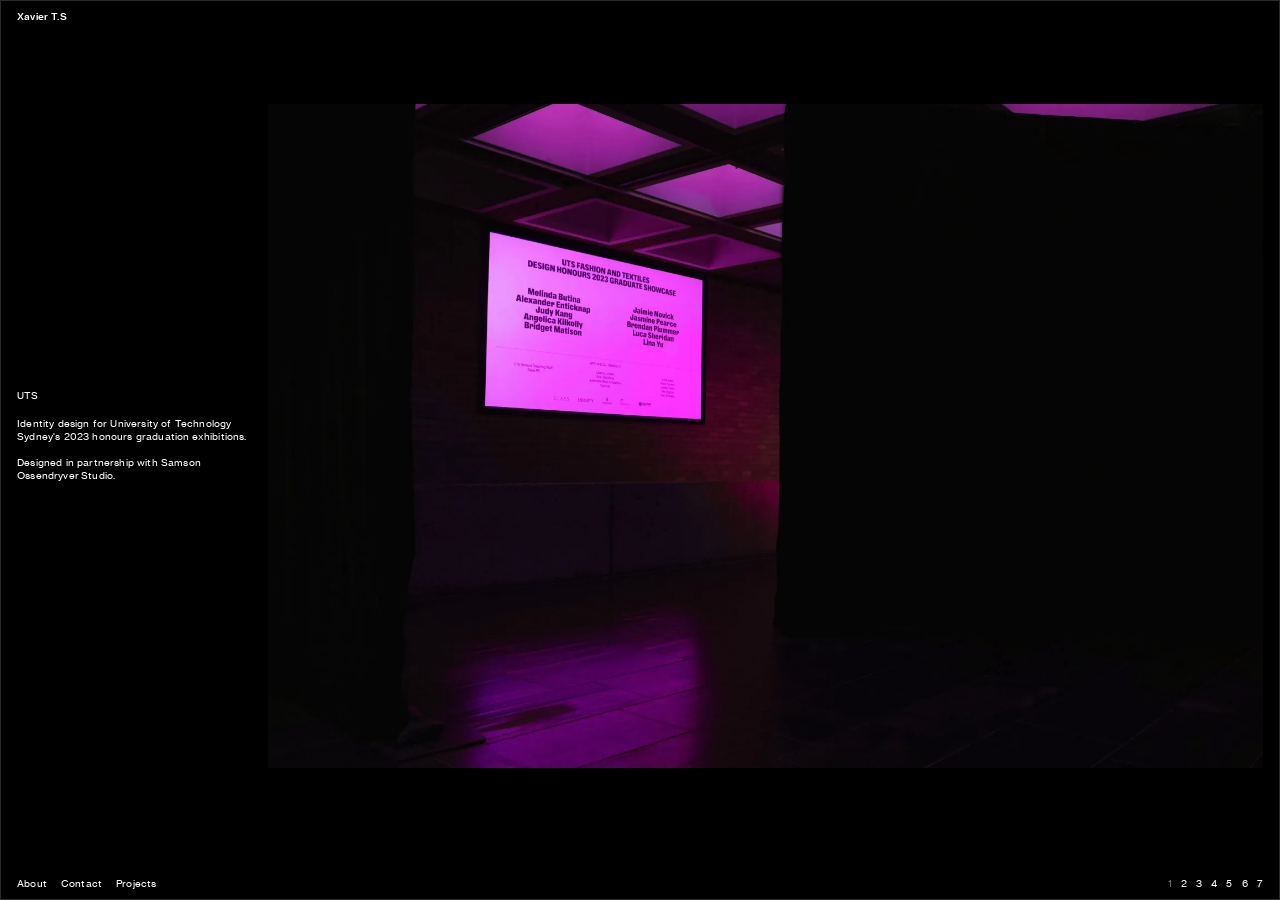
==== commit b073372e: "UTS: add video (02) in new content order; gallery renders video; compress to ~0.5MB WebP/H.264 Co-Au" ====
--- a/index.html
+++ b/index.html
@@ -89,14 +89,15 @@
             "Identity design for University of Technology Sydney's 2023 honours graduation exhibitions.",
             "Designed in partnership with Samson Ossendryver Studio."
           ],
-          leadSingles: 1,   // 01 alone, then 02/03, 04/05, 06 alone (odd remainder)
+          leadSingles: 1,   // 01 alone, then 02/03, 04/05, 06/07
           images: [
             "images/Project%201_UTS/UTS/01.webp",
-            "images/Project%201_UTS/UTS/02.webp",
+            "images/Project%201_UTS/UTS/02.mp4",
             "images/Project%201_UTS/UTS/03.webp",
             "images/Project%201_UTS/UTS/04.webp",
             "images/Project%201_UTS/UTS/05.webp",
-            "images/Project%201_UTS/UTS/06.webp"
+            "images/Project%201_UTS/UTS/06.webp",
+            "images/Project%201_UTS/UTS/07.webp"
           ]
         },
         {
@@ -118,29 +119,29 @@
           ]
         },
         {
+          label: "DEN",
+          body: [
+            "Identity design and strategy for a Sydney based talent management agency primarily focusing on developing impactful sports and emerging cultural talent."
+          ],
+          allSingle: true,   // each image displays on its own
+          images: [
+            "images/Project%203_DEN/01.webp",
+            "images/Project%203_DEN/02.webp",
+            "images/Project%203_DEN/03.webp",
+            "images/Project%203_DEN/04.webp",
+            "images/Project%203_DEN/05.webp"
+          ]
+        },
+        {
           label: "ELFI",
           body: [
             "MVB development for Elfi which is an early-stage startup offering a digital-first supplier due diligence platform that helps businesses manage third-party risk and suppliers manage their compliance obligations across their customer network."
           ],
           firstSingle: true,
           images: [
-            "images/Project%203_ELFI/01.webp",
-            "images/Project%203_ELFI/2.webp",
-            "images/Project%203_ELFI/3.webp"
-          ]
-        },
-        {
-          label: "DEN",
-          body: [
-            "Identity design and strategy for a Sydney based talent management agency primarily focusing on developing impactful sports and emerging cultural talent."
-          ],
-          allSingle: true,   // each image displays on its own
-          images: [
-            "images/Project%204_DEN/01.webp",
-            "images/Project%204_DEN/02.webp",
-            "images/Project%204_DEN/03.webp",
-            "images/Project%204_DEN/04.webp",
-            "images/Project%204_DEN/05.webp"
+            "images/Project%204_ELFI/01.webp",
+            "images/Project%204_ELFI/2.webp",
+            "images/Project%204_ELFI/3.webp"
           ]
         },
         {
@@ -160,7 +161,7 @@
         {
           label: "AFTRS",
           body: [
-            "Promotional and educational work created while working as the design lead for AFTRS."
+            "Promotional and educational work created while working as the design lead for the Australia Film Television and Radio School."
           ],
           leadSingles: 2,   // images 01 and 02 stand alone, the rest are pairs
           images: [
@@ -251,10 +252,13 @@
           const leadSingles = project.allSingle ? count
             : (project.leadSingles != null ? project.leadSingles : (project.firstSingle ? 1 : 0));
           views = buildViews(count, perView, leadSingles);
+          const media = (src) => /\.(mp4|webm|mov)$/i.test(src)
+            ? `<video src="${src}" muted loop playsinline autoplay preload="metadata"></video>`
+            : `<img src="${src}" alt="" loading="lazy">`;
           track.innerHTML = views.map(view =>
             `<div class="slide${view.length === 1 ? ' single' : ''}">${view.map(i =>
               images.length
-                ? `<figure class="panel"><img src="${images[i]}" alt="" loading="lazy"></figure>`
+                ? `<figure class="panel">${media(images[i])}</figure>`
                 : `<figure class="panel"></figure>`
             ).join('')}</div>`
           ).join('');
@@ -543,13 +547,13 @@
       function buildOverlayHTML(name, paragraphs) {
         if (name === 'Projects' && !paragraphs) {
           // clickable index of every project, top → bottom
-          return PROJECTS.map((p, i) => `<p class="overlay-project" data-i="${i}">${p.label}</p>`).join('');
+          return PROJECTS.map((p, i) => `<p class="overlay-project" data-i="${i}">${noWidows(p.label)}</p>`).join('');
         }
         const content = paragraphs || OVERLAY[name] || [];
         return content.map((t) =>
           (t === 'Experience' || t === 'Education')
             ? '<p class="overlay-heading">' + t + '</p>'
-            : '<p>' + t + '</p>'
+            : '<p>' + noWidows(t) + '</p>'
         ).join('');
       }
       function setActiveLink(name) {
--- a/style.css
+++ b/style.css
@@ -139,6 +139,7 @@
   min-height: 0;
   overflow-y: auto;                    /* scroll if content exceeds the box */
   text-align: left;
+  text-wrap: pretty;                   /* TEST: avoid orphans/widows in panel text */
   transition: opacity 0.2s ease;       /* content fades on panel switch */
 }
 /* while the box is tweening height, hide overflow so no scrollbar flashes */
@@ -297,23 +298,28 @@
   background-color: var(--placeholder);
   overflow: hidden;
 }
-.panel:has(img) {
-  background: none;    /* contained image sits on the page, no colour fill */
-}
-.panel img {
+.panel:has(img),
+.panel:has(video) {
+  background: none;    /* contained media sits on the page, no colour fill */
+}
+.panel img,
+.panel video {
   display: block;
   width: 100%;
   height: 100%;
-  object-fit: contain;   /* fit the whole image inside the box (no cropping) */
-  pointer-events: none;        /* events go to the gallery, not the image */
-  -webkit-user-drag: none;     /* no native image drag */
-}
-/* The two images hug the centre gutter so every pair sits at the same gap */
-.slide > .panel:first-child img { object-position: right center; }
-.slide > .panel:last-child  img { object-position: left center; }
-/* A standalone single image fills the width and stays centred */
+  object-fit: contain;   /* fit the whole media inside the box (no cropping) */
+  pointer-events: none;        /* events go to the gallery, not the media */
+  -webkit-user-drag: none;     /* no native drag */
+}
+/* The two panels hug the centre gutter so every pair sits at the same gap */
+.slide > .panel:first-child img,
+.slide > .panel:first-child video { object-position: right center; }
+.slide > .panel:last-child  img,
+.slide > .panel:last-child  video { object-position: left center; }
+/* A standalone single item fills the width and stays centred */
 .slide.single { grid-template-columns: 1fr; }
-.slide.single .panel img { object-position: center; }
+.slide.single .panel img,
+.slide.single .panel video { object-position: center; }
 
 /* ===== Footer row ===== */
 .menu {
@@ -423,11 +429,12 @@
     height: auto;
     min-height: 0;
   }
-  .panel img {
+  .panel img,
+  .panel video {
     width: 100%;
     height: auto;            /* natural aspect ratio, no cropping */
   }
-  .panel:not(:has(img)) {    /* keep placeholder boxes visible */
+  .panel:not(:has(img)):not(:has(video)) {    /* keep placeholder boxes visible */
     aspect-ratio: 3 / 4;
   }
 
